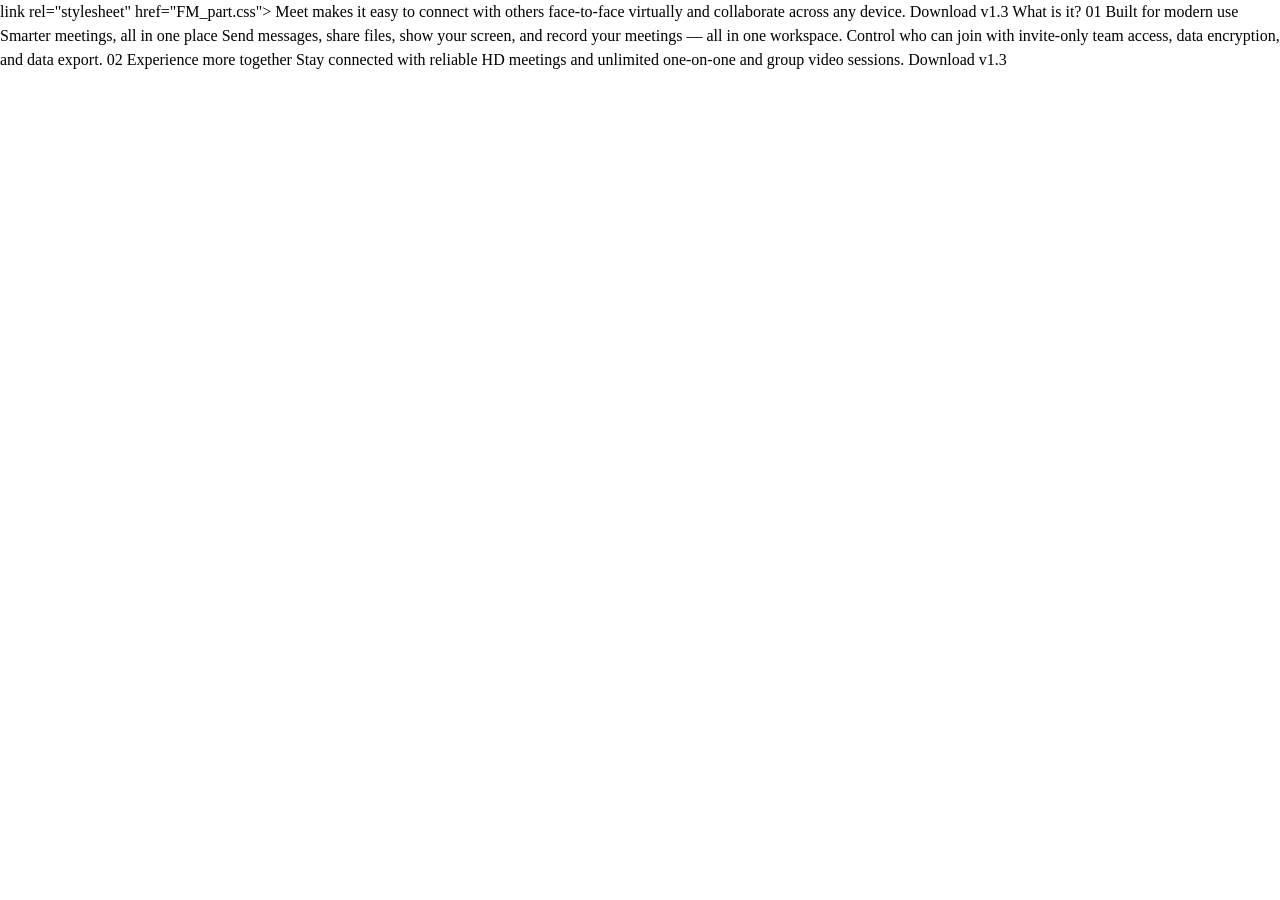
==== index.html @ ae322be5 "initial commit" ====
<!DOCTYPE html>
<html lang="en">
<head>
    <meta charset="UTF-8">
    <meta name="viewport" content="width=device-width, initial-scale=1.0">
    <link rel="icon" type="image/png" sizes="32x32" href="./assets/favicon-32x32.png">
    <title>Frontend Mentor | Meet landing page</title>

    <link rel="stylesheet" href="reset.css">
    <link rel="stylesheet" href="styles.css">
    link rel="stylesheet" href="FM_part.css">
</head>
<body>
  Meet makes it easy to connect with others face-to-face virtually and collaborate across any device.

  Download v1.3
  What is it?

  01
  Built for modern use

  Smarter meetings, all in one place

  Send messages, share files, show your screen, and record your meetings — all in one 
  workspace. Control who can join with invite-only team access, data encryption, and data export.

  02
  Experience more together
  Stay connected with reliable HD meetings and unlimited one-on-one and group video sessions.

  Download v1.3
</body>
</html>
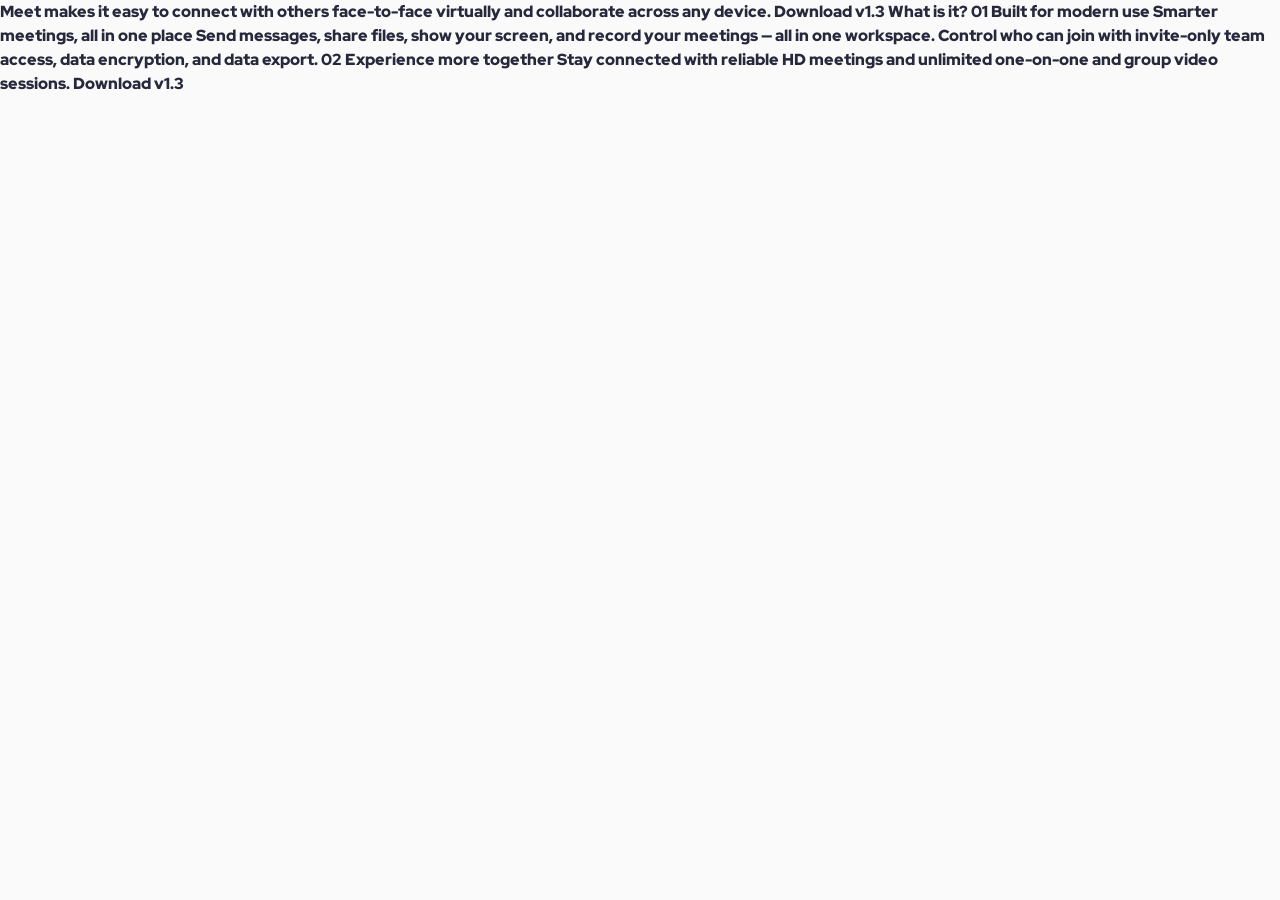
==== commit f5fda938: "created design system" ====
--- a/index.html
+++ b/index.html
@@ -5,10 +5,12 @@
     <meta name="viewport" content="width=device-width, initial-scale=1.0">
     <link rel="icon" type="image/png" sizes="32x32" href="./assets/favicon-32x32.png">
     <title>Frontend Mentor | Meet landing page</title>
-
+    <link rel="preconnect" href="https://fonts.googleapis.com">
+    <link rel="preconnect" href="https://fonts.gstatic.com" crossorigin>
+    <link href="https://fonts.googleapis.com/css2?family=Red+Hat+Display:ital,wght@0,300..900;1,300..900&display=swap" rel="stylesheet">
     <link rel="stylesheet" href="reset.css">
     <link rel="stylesheet" href="styles.css">
-    link rel="stylesheet" href="FM_part.css">
+    <link rel="stylesheet" href="FM_part.css">
 </head>
 <body>
   Meet makes it easy to connect with others face-to-face virtually and collaborate across any device.
--- a/styles.css
+++ b/styles.css
@@ -0,0 +1,136 @@
+:root {
+
+    /* COLOR PALETTE */
+    --clr-cyan-600: #4D96A9;
+    --clr-cyan-300: #8FE3F9;
+    --clr-purple-600: #855FB1;
+    --clr-purple-300: #D9B8FF;
+    --clr-slate-900: #28283D;
+    --clr-slate-600: #87879D;
+    --clr-slate-300: #D1D1DF;
+    --clr-white: #FAFAFA;
+
+     /* SPACING */
+    --spacing-1400: 7rem; /*112px*/
+    --spacing-1000: 5rem; /*80px*/
+    --spacing-900: 4.5rem; /*72px*/
+    --spacing-800: 4rem; /*64px*/
+    --spacing-700: 3.5rem; /*56px*/
+    --spacing-500: 2.5rem; /*40px*/
+    --spacing-400: 2rem;   /*32px*/
+    --spacing-300: 1.5rem; /*24px*/
+    --spacing-200: 1rem;   /*16px*/
+    --spacing-100: 0.5rem; /*8px*/
+    --spacing-50: 0.25rem; /*4px*/
+}
+
+/* TYPOGRAPHY */
+
+body {
+    font-family: "Red Hat Display", sans-serif;
+    font-weight: 900;
+    background-color: var(--clr-white);
+    color: var(--clr-slate-900);
+}
+
+.text-preset-1 {
+    font-size: 4rem;
+    line-height: 110%;
+    letter-spacing: 0px;
+}
+
+.text-preset-2 {
+    font-size: 2.5rem;
+    line-height: 110%;
+    letter-spacing: 0px;
+}
+
+.text-preset-3 {
+    font-size: 1rem;
+    line-height: 110%;
+    letter-spacing: 4px;
+    color: var(--clr-cyan-600);
+}
+
+.text-preset-4 {
+    font-size: 1.125rem;
+    line-height: 110%;
+    letter-spacing: 0px;
+    font-weight: 500;
+}
+
+.text-preset-5 {
+    font-size: 1rem;
+    line-height: 150%;
+    letter-spacing: 0px;
+}
+
+/* BUTTONS */
+
+.btn__blue {
+    background-color: var(--clr-cyan-600);
+    color: var(--clr-white);
+    border: none;
+    border-radius: 29px;
+    padding: 1rem 2.5rem;
+    cursor: pointer;
+    transition: background-color 0.2s ease;
+}
+
+.version__blue {
+    color: var(--clr-cyan-300);
+}
+
+.btn__blue:hover {
+    background-color: #71C0D4;
+}
+
+.btn__blue:focus-visible {
+    outline: 2px solid var(--clr-cyan-300);
+    outline-offset: 2px;
+}
+
+
+.btn__purple {
+    background-color: var(--clr-purple-600);
+    color: var(--clr-white);
+    border: none;
+    border-radius: 29px;
+    padding: 1rem 2.5rem;
+    cursor: pointer;
+    transition: background-color 0.2s ease;
+}
+
+.version__purple {
+    color: var(--clr-purple-300);
+}
+
+.btn__purple:hover {
+    background-color: #B18BDD;
+}
+
+.btn__purple:focus-visible {
+    outline: 2px solid var(--clr-purple-300);
+    outline-offset: 2px;
+}
+
+.section__marker {
+    display: flex;
+    flex-direction: column;
+    align-items: center;
+}
+
+.vertical__line {
+    width: 1px;
+    height: 80px;
+    background-color: var(--clr-slate-300);
+}
+
+.number__sign {
+    font-weight: 900;
+    color: var(--clr-slate-600);
+    font-size: 1rem;
+    border: 2px solid var(--clr-slate-300);
+    border-radius: 100px;
+    padding: 1em;
+}
--- a/FM_part.css
+++ b/FM_part.css
@@ -0,0 +1,16 @@
+/* Frontend Mentor part*/
+.attribution { 
+    font-size: 0.6875rem;
+    position: relative;
+    bottom: 0;
+    margin-block-start: 3em;
+    padding: .5em;
+    text-align: center;
+    color: rgb(3, 146, 248);
+    width: 75%;
+    align-self: center;
+    justify-self: center;
+}
+
+.attribution a { color: hsl(228, 45%, 44%); }
+/*-------------------------------------------------*/
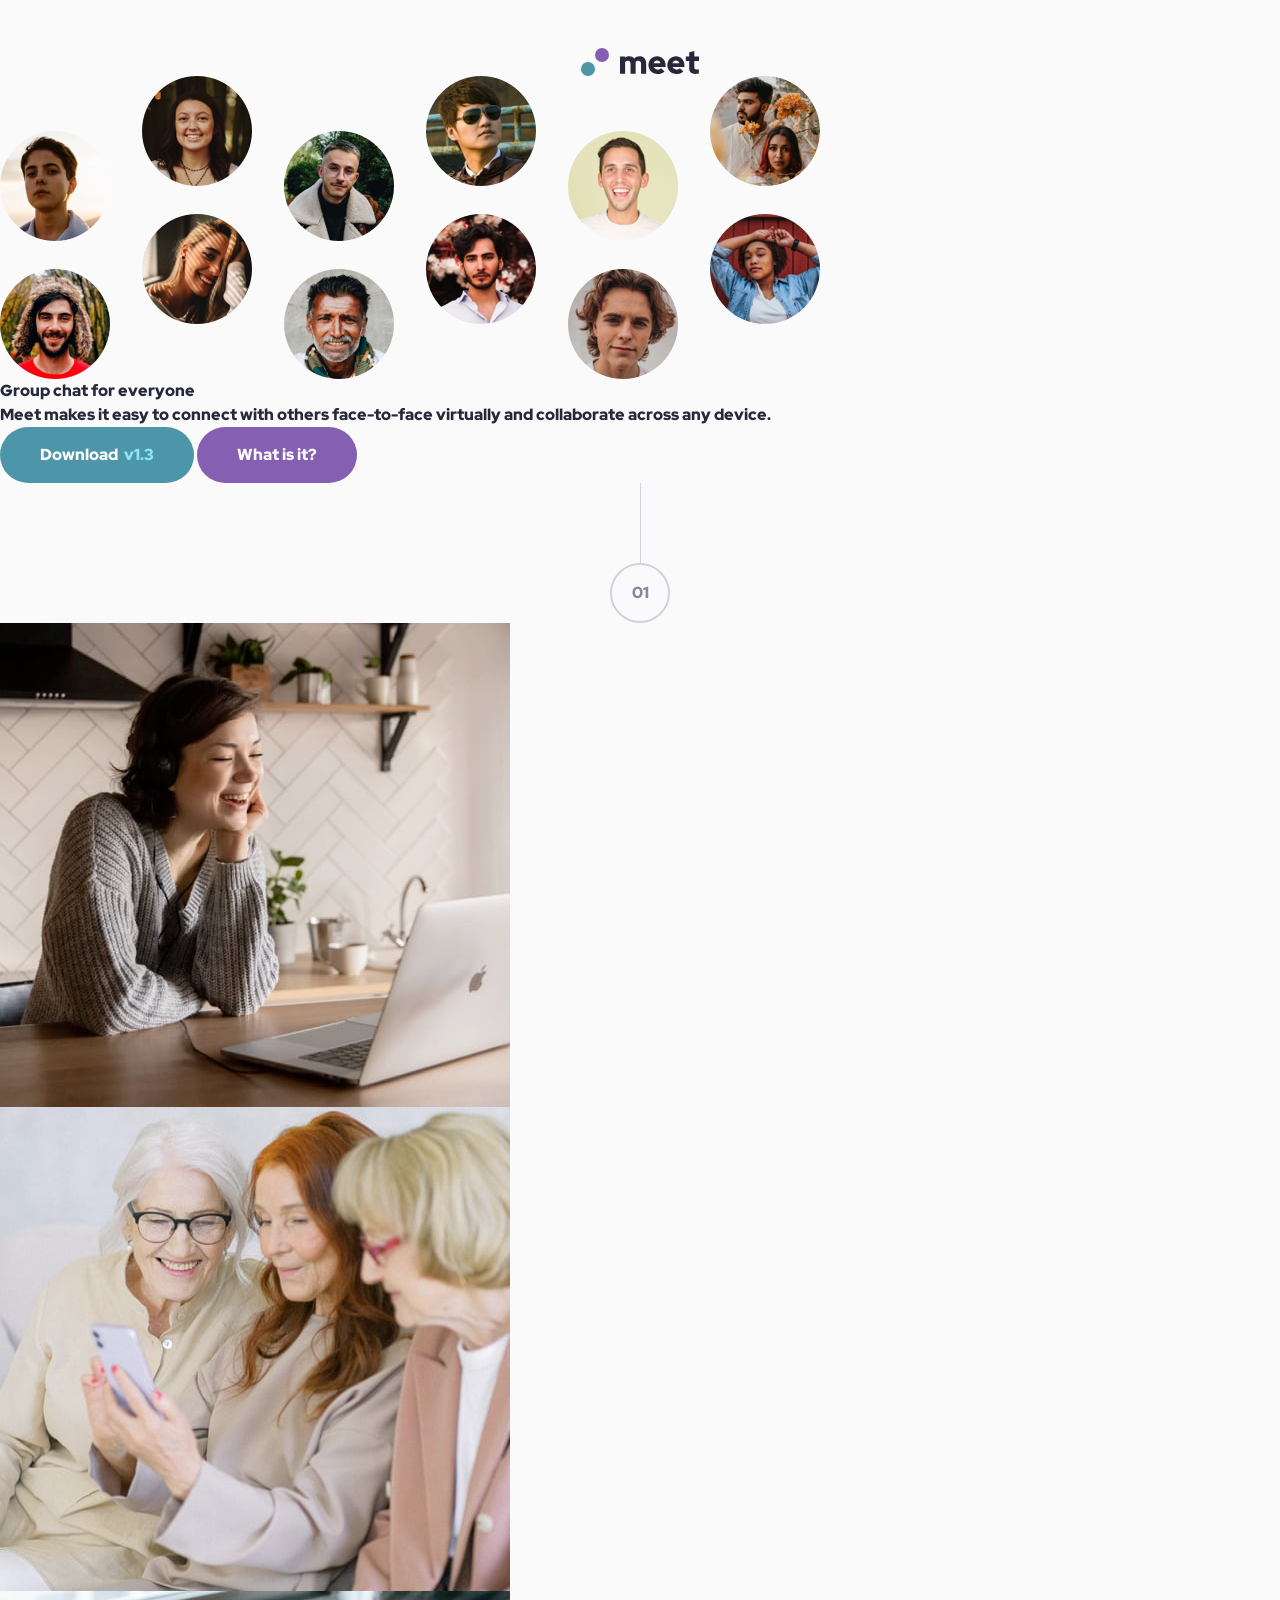
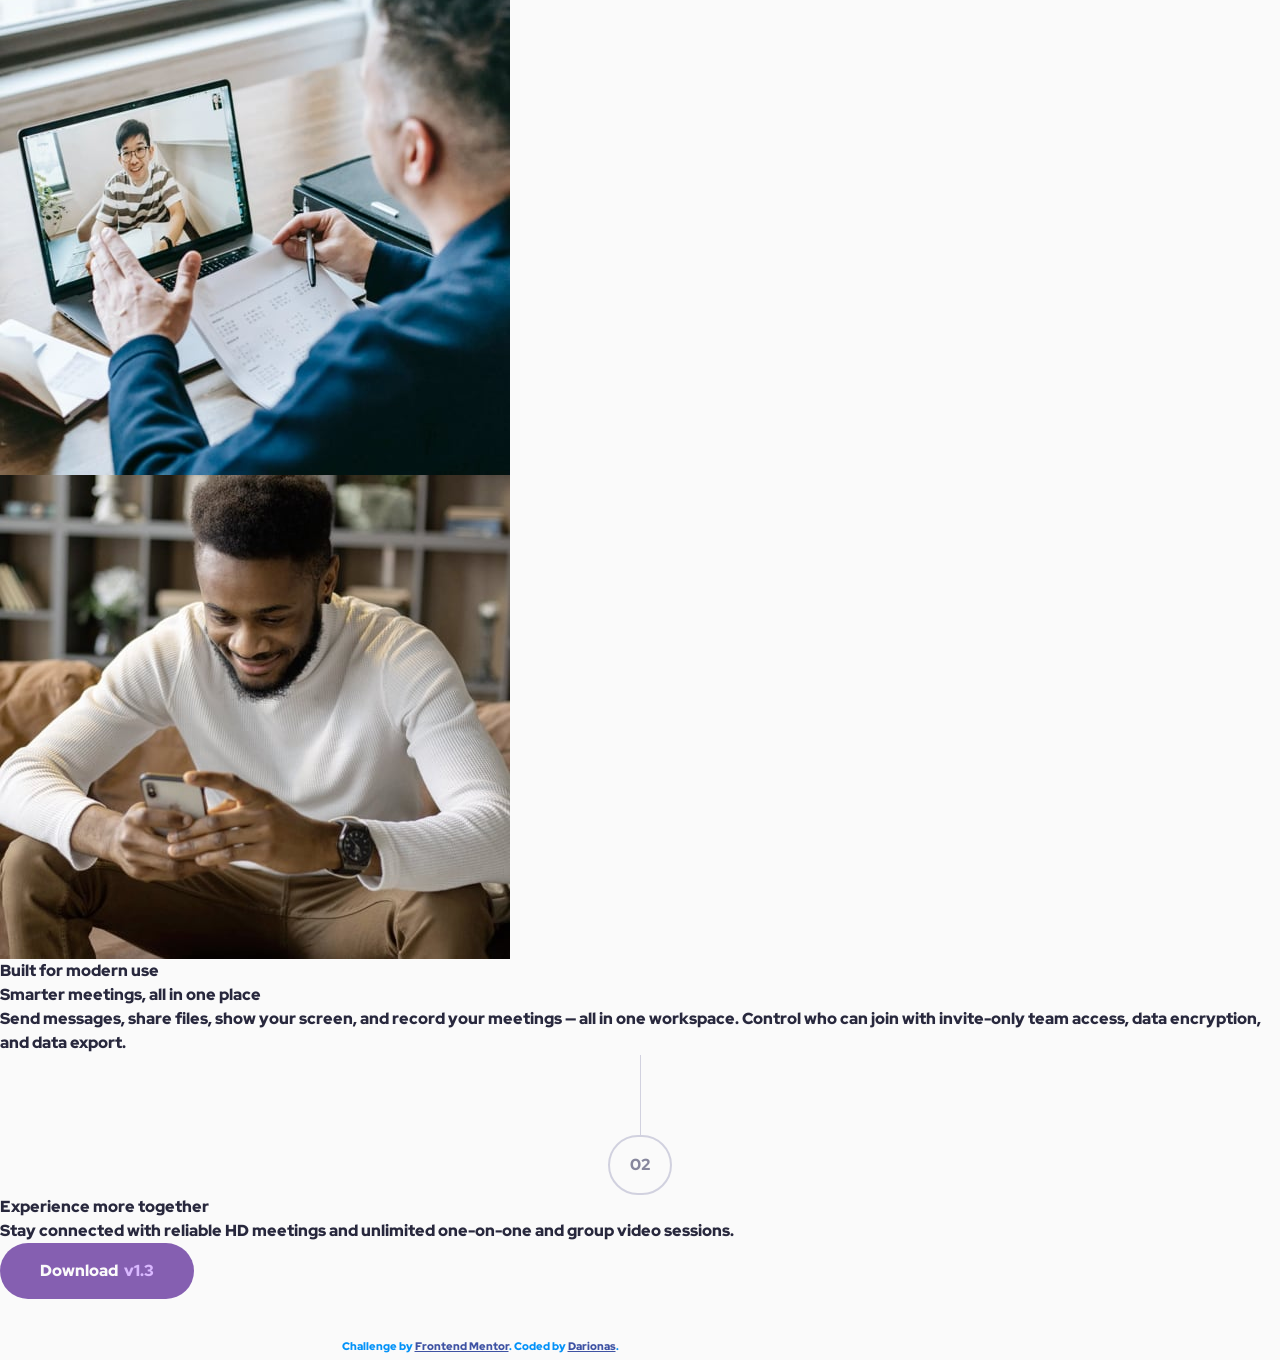
==== commit 3fcb9f73: "html layout is created" ====
--- a/index.html
+++ b/index.html
@@ -13,23 +13,67 @@
     <link rel="stylesheet" href="FM_part.css">
 </head>
 <body>
-  Meet makes it easy to connect with others face-to-face virtually and collaborate across any device.
+    <header>
+       <img class="logo" src="./assets/logo.svg" alt="Logo">
+    </header>
+    <main>
+        <section class="hero">
+            <div class="img-hero-mobile">
+                <img src="./assets/tablet/image-hero.png" alt="Hero Image">
+            </div>
+            <div class="img-hero-desktop-left">
+                <img src="./assets/desktop/image-hero-left.png" alt="Hero Image left">
+            </div>
+            <div class="img-hero-desktop-right">
+                <img src="./assets/desktop/image-hero-right.png" alt="Hero Image right">
+            </div>
+            <div>
+                <h1>Group chat for everyone</h1>
+                <p>Meet makes it easy to connect with others face-to-face virtually and collaborate across any device.</p>
+                <div>
+                    <button class="btn__blue text-preset-5">Download<span class="version__blue">&nbsp;&nbsp;v1.3</span></button>
+                    <a class="btn__purple btn__purple--link text-preset-5" href="#">What is it?</a>
+                </div>
+            </div>
+        </section>
+        <section class="meetings">
+            <div class="section__marker">
+                <div class="vertical__line"></div>
+                <div class="number__sign">01</div>
+            </div>
+            <div>
+                <img src="./assets/desktop/image-woman-in-videocall.jpg" alt="Woman in videocall">
+                <img src="./assets/desktop/image-women-videochatting.jpg" alt="Women videochatting">
+                <img src="./assets/desktop/image-men-in-meeting.jpg" alt="Men in meeting">
+                <img src="./assets/desktop/image-man-texting.jpg" alt="Man in texting">
 
-  Download v1.3
-  What is it?
+                <div>
+                    <p>Built for modern use</p>
+                    <h2>Smarter meetings, all in one place</h2>
+                    <p>Send messages, share files, show your screen, and record your meetings — all in one workspace. 
+                        Control who can join with invite-only team access, data encryption, and data export.
+                    </p>
+                </div>
+            </div>
+        </section>
+    </main>
+    <footer class="footer">
+        <!-- The Banner Section -->
+        <div class="section__marker">
+            <div class="vertical__line"></div>
+            <div class="number__sign">02</div>
+        </div>
+        <div class="footer-banner">
+            <h2>Experience more together</h2>
+            <p>Stay connected with reliable HD meetings and unlimited one-on-one and group video sessions.</p>
+            <button class="btn__purple text-preset-5">Download<span class="version__purple">&nbsp;&nbsp;v1.3</span></button>
+        </div>
 
-  01
-  Built for modern use
-
-  Smarter meetings, all in one place
-
-  Send messages, share files, show your screen, and record your meetings — all in one 
-  workspace. Control who can join with invite-only team access, data encryption, and data export.
-
-  02
-  Experience more together
-  Stay connected with reliable HD meetings and unlimited one-on-one and group video sessions.
-
-  Download v1.3
+        <!-- Attribution -->
+        <div class="attribution">
+            Challenge by <a href="https://www.frontendmentor.io?ref=challenge" target="_blank">Frontend Mentor</a>. 
+            Coded by <a href="https://www.frontendmentor.io/profile/Darionas">Darionas</a>.
+        </div>
+    </footer>
 </body>
 </html>
--- a/styles.css
+++ b/styles.css
@@ -65,14 +65,14 @@
     letter-spacing: 0px;
 }
 
+/* COMPONENTS */
 /* BUTTONS */
-
 .btn__blue {
     background-color: var(--clr-cyan-600);
     color: var(--clr-white);
     border: none;
-    border-radius: 29px;
-    padding: 1rem 2.5rem;
+    border-radius: 999px;
+    padding: 1em 2.5em;
     cursor: pointer;
     transition: background-color 0.2s ease;
 }
@@ -95,8 +95,8 @@
     background-color: var(--clr-purple-600);
     color: var(--clr-white);
     border: none;
-    border-radius: 29px;
-    padding: 1rem 2.5rem;
+    border-radius: 999px;
+    padding: 1em 2.5em;
     cursor: pointer;
     transition: background-color 0.2s ease;
 }
@@ -114,6 +114,7 @@
     outline-offset: 2px;
 }
 
+/* SECTION MARKER */
 .section__marker {
     display: flex;
     flex-direction: column;
@@ -122,7 +123,7 @@
 
 .vertical__line {
     width: 1px;
-    height: 80px;
+    height: 5rem;
     background-color: var(--clr-slate-300);
 }
 
@@ -131,6 +132,26 @@
     color: var(--clr-slate-600);
     font-size: 1rem;
     border: 2px solid var(--clr-slate-300);
-    border-radius: 100px;
-    padding: 1em;
+    border-radius: 999px;
+    padding: 1em 1.2em;
 }
+
+
+header {
+    padding: 3em 5em 0 5em;
+}
+
+.logo {
+    margin: auto;
+}
+
+.img-hero-desktop-left,
+.img-hero-desktop-right {
+    display: none;
+}
+
+.btn__purple--link {
+    display: inline-block;
+    text-decoration: none;
+    text-align: center;
+}
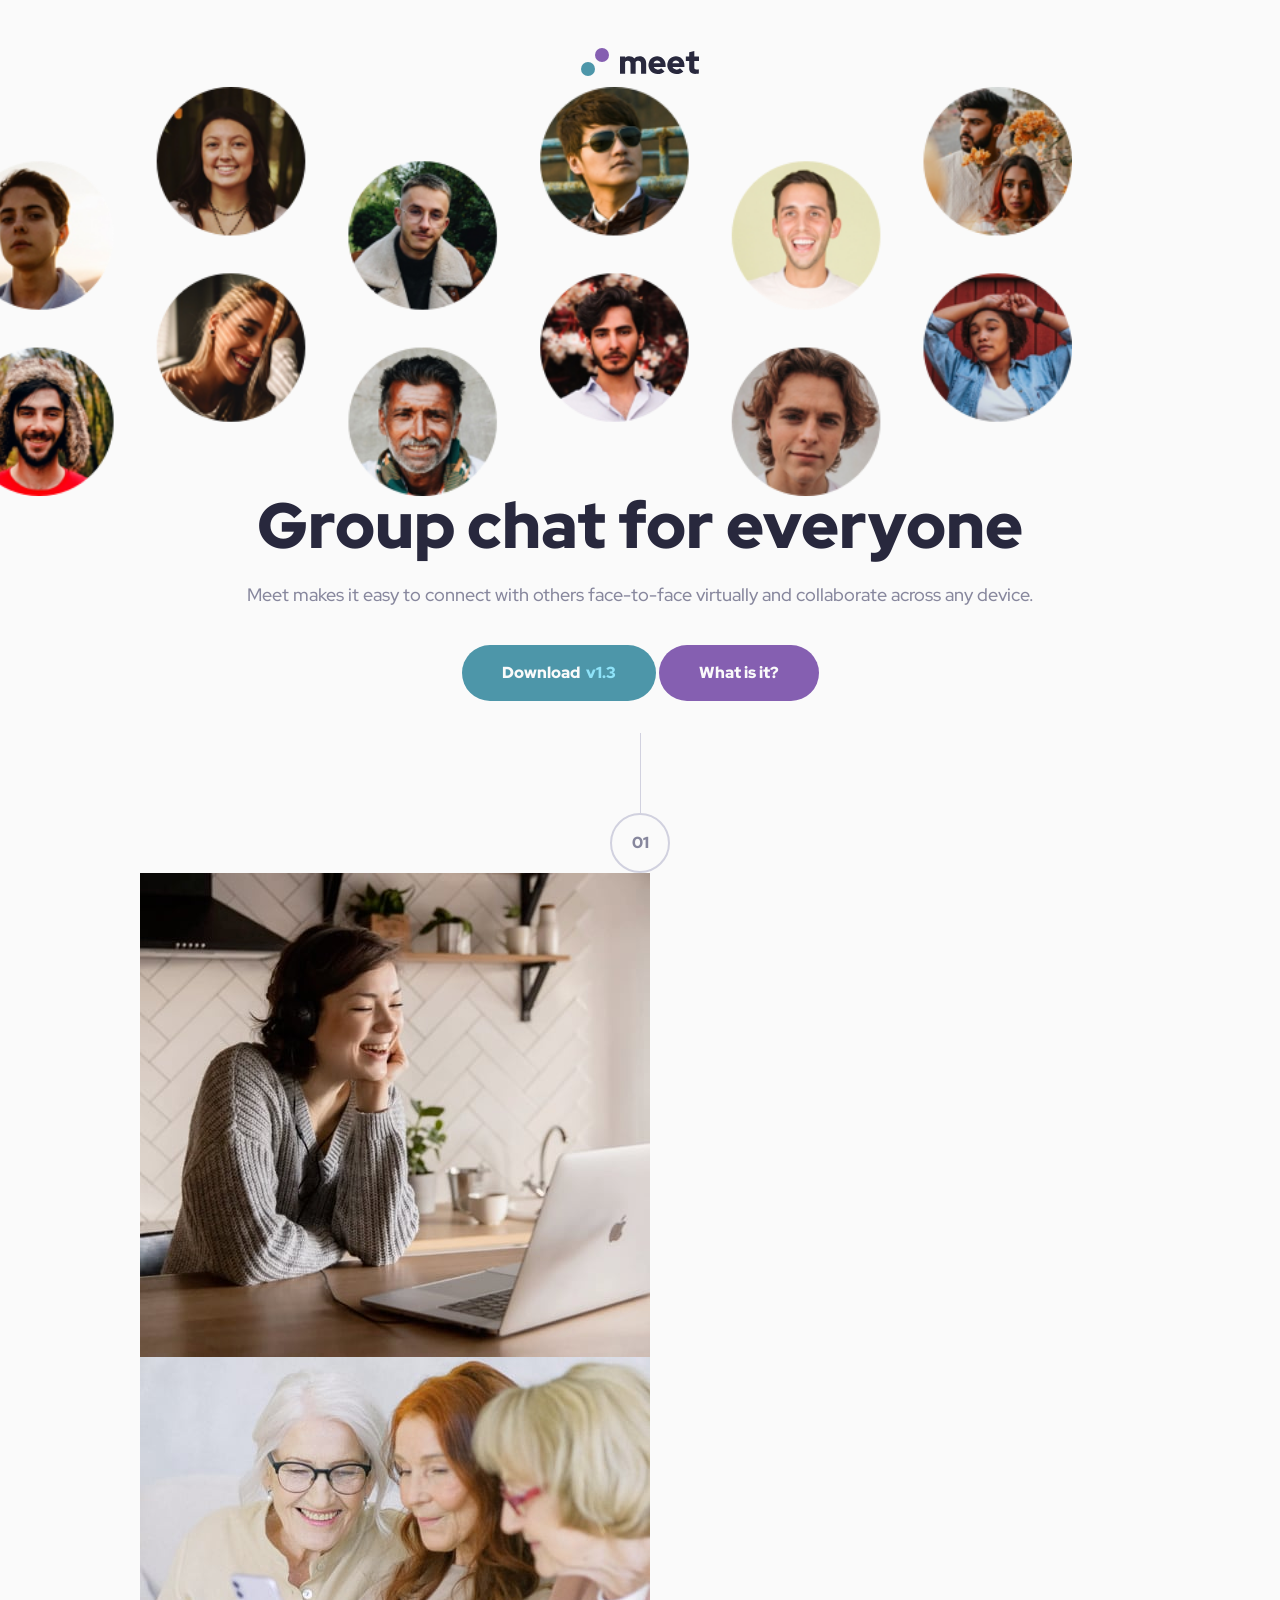
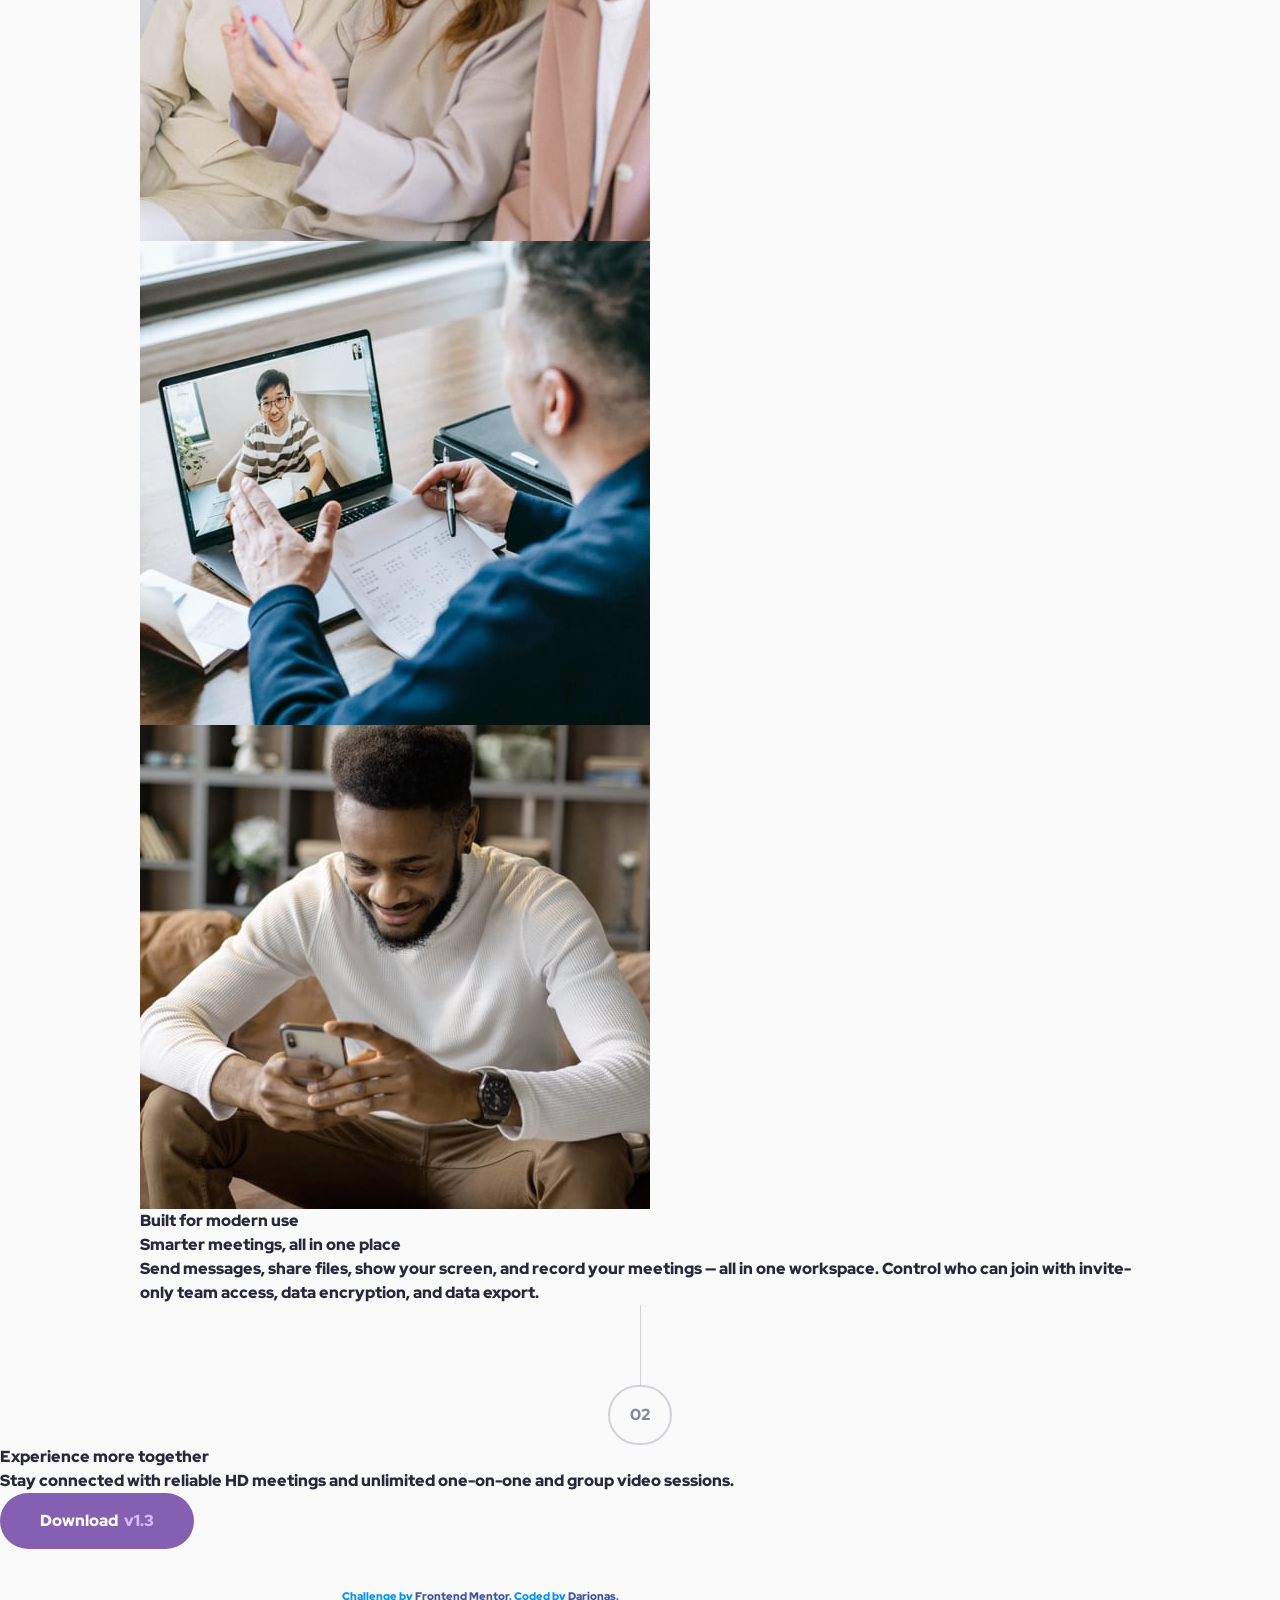
==== commit 0f53224f: "mobile layout hero part" ====
--- a/index.html
+++ b/index.html
@@ -16,7 +16,7 @@
     <header>
        <img class="logo" src="./assets/logo.svg" alt="Logo">
     </header>
-    <main>
+    <main class="main-content">
         <section class="hero">
             <div class="img-hero-mobile">
                 <img src="./assets/tablet/image-hero.png" alt="Hero Image">
@@ -27,9 +27,9 @@
             <div class="img-hero-desktop-right">
                 <img src="./assets/desktop/image-hero-right.png" alt="Hero Image right">
             </div>
-            <div>
-                <h1>Group chat for everyone</h1>
-                <p>Meet makes it easy to connect with others face-to-face virtually and collaborate across any device.</p>
+            <div class="hero-content">
+                <h1 class="text-preset-1">Group chat for everyone</h1>
+                <p class="hero__para text-preset-4">Meet makes it easy to connect with others face-to-face virtually and collaborate across any device.</p>
                 <div>
                     <button class="btn__blue text-preset-5">Download<span class="version__blue">&nbsp;&nbsp;v1.3</span></button>
                     <a class="btn__purple btn__purple--link text-preset-5" href="#">What is it?</a>
--- a/styles.css
+++ b/styles.css
@@ -31,10 +31,11 @@
     font-weight: 900;
     background-color: var(--clr-white);
     color: var(--clr-slate-900);
+    overflow-x: hidden;
 }
 
 .text-preset-1 {
-    font-size: 4rem;
+    font-size: clamp(2.5rem, 5vw, 4rem); /* 4rem */
     line-height: 110%;
     letter-spacing: 0px;
 }
@@ -137,12 +138,22 @@
 }
 
 
+/* MOBILE LAYOUT */
+
 header {
     padding: 3em 5em 0 5em;
 }
 
 .logo {
     margin: auto;
+}
+
+/* solution for the “sides cut off” hero image (includes and body element) */
+.img-hero-mobile {
+    width: 100%;
+    object-fit: cover;
+    object-position: center;
+    transform: scale(1.35);
 }
 
 .img-hero-desktop-left,
@@ -154,4 +165,28 @@
     display: inline-block;
     text-decoration: none;
     text-align: center;
+    margin-block-start: 1em;
+}
+
+.main-content {
+    display: grid;
+    width: 85%;
+    max-width: 1000px;
+    margin: 0 auto;
+    padding-block-start: 4em;
+}
+
+.hero {
+    margin-block-end: 2em;
+}
+
+.hero-content {
+    display: grid;
+    text-align: center;
+    gap: 1.5em;
+    padding-block-start: 3em;
+}
+
+.hero__para {
+    color: var(--clr-slate-600);
 }
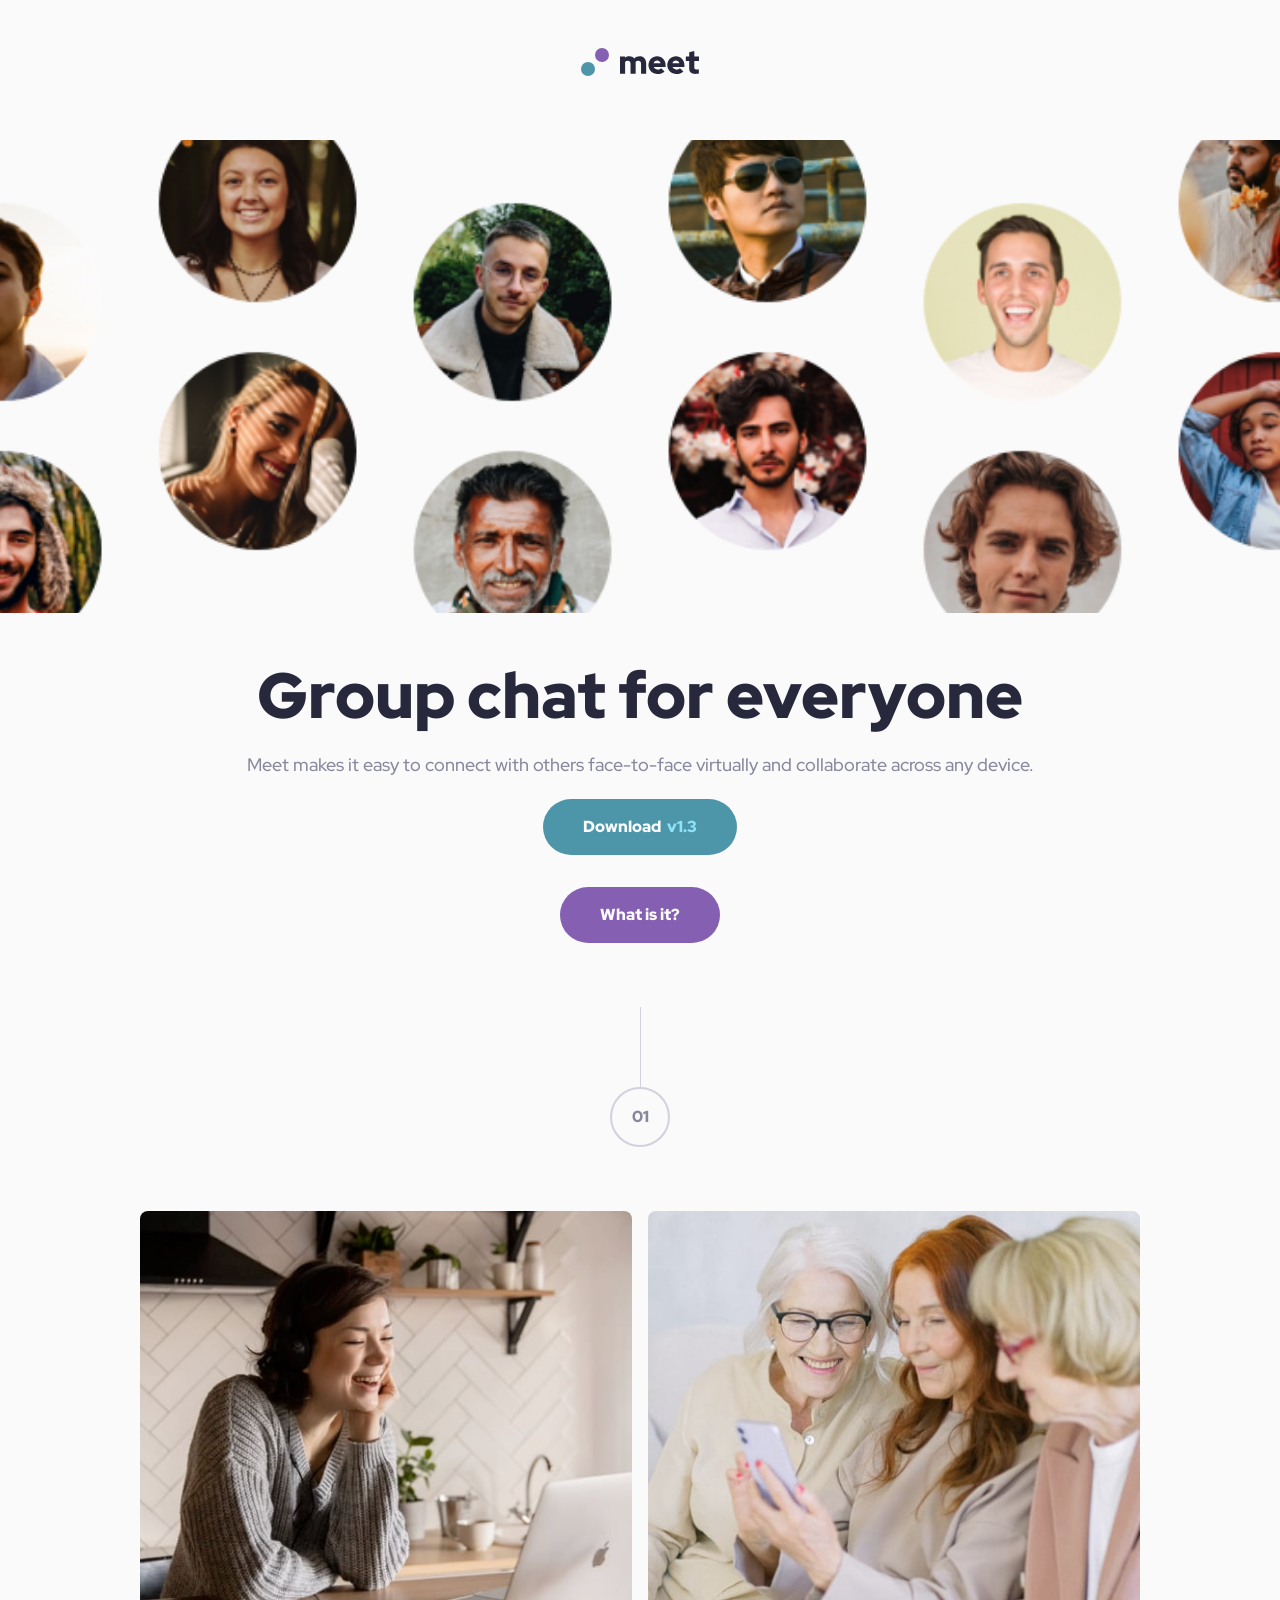
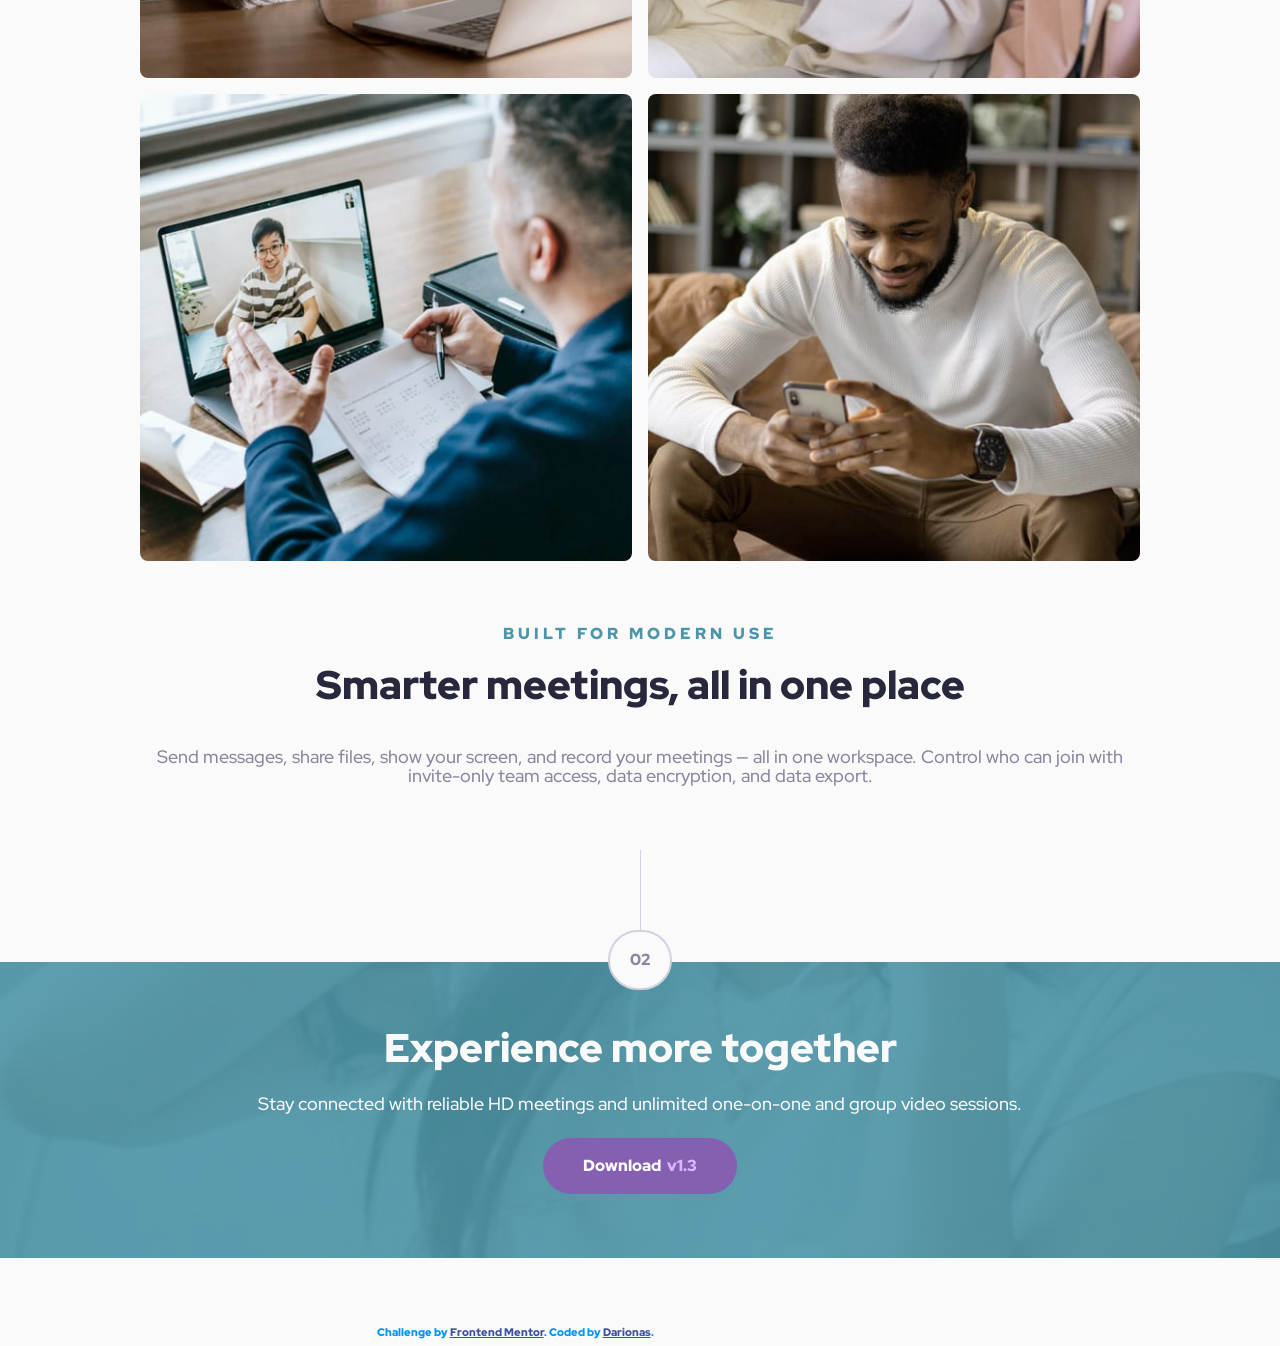
==== commit be12ceb5: "created mobile layout" ====
--- a/index.html
+++ b/index.html
@@ -30,7 +30,7 @@
             <div class="hero-content">
                 <h1 class="text-preset-1">Group chat for everyone</h1>
                 <p class="hero__para text-preset-4">Meet makes it easy to connect with others face-to-face virtually and collaborate across any device.</p>
-                <div>
+                <div class="hero__product">
                     <button class="btn__blue text-preset-5">Download<span class="version__blue">&nbsp;&nbsp;v1.3</span></button>
                     <a class="btn__purple btn__purple--link text-preset-5" href="#">What is it?</a>
                 </div>
@@ -41,32 +41,34 @@
                 <div class="vertical__line"></div>
                 <div class="number__sign">01</div>
             </div>
-            <div>
-                <img src="./assets/desktop/image-woman-in-videocall.jpg" alt="Woman in videocall">
-                <img src="./assets/desktop/image-women-videochatting.jpg" alt="Women videochatting">
-                <img src="./assets/desktop/image-men-in-meeting.jpg" alt="Men in meeting">
-                <img src="./assets/desktop/image-man-texting.jpg" alt="Man in texting">
-
-                <div>
-                    <p>Built for modern use</p>
-                    <h2>Smarter meetings, all in one place</h2>
-                    <p>Send messages, share files, show your screen, and record your meetings — all in one workspace. 
-                        Control who can join with invite-only team access, data encryption, and data export.
-                    </p>
-                </div>
+            <div class="image__container">
+                <img class="image__item" src="./assets/desktop/image-woman-in-videocall.jpg" alt="Woman in videocall">
+                <img class="image__item" src="./assets/desktop/image-women-videochatting.jpg" alt="Women videochatting">
+                <img class="image__item" src="./assets/desktop/image-men-in-meeting.jpg" alt="Men in meeting">
+                <img class="image__item" src="./assets/desktop/image-man-texting.jpg" alt="Man in texting">
+            </div>
+            <div class="meetings__description">
+                <p class="text-preset-3">Built for modern use</p>
+                <h2 class="meetings__title text-preset-2">Smarter meetings, all in one place</h2>
+                <p class="meetings__features text-preset-4">Send messages, share files, show your screen, and record your meetings — all in one workspace. 
+                   Control who can join with invite-only team access, data encryption, and data export.
+                </p>
             </div>
         </section>
     </main>
     <footer class="footer">
         <!-- The Banner Section -->
-        <div class="section__marker">
+        <div class="section__marker section__marker--footer">
             <div class="vertical__line"></div>
             <div class="number__sign">02</div>
         </div>
-        <div class="footer-banner">
-            <h2>Experience more together</h2>
-            <p>Stay connected with reliable HD meetings and unlimited one-on-one and group video sessions.</p>
-            <button class="btn__purple text-preset-5">Download<span class="version__purple">&nbsp;&nbsp;v1.3</span></button>
+        <div class="footer__banner">
+            <img class="footer__banner-image" src="./assets/mobile/image-footer.jpg" alt="Footer image">
+            <div class="footer__banner-content">
+                <h2 class="text-preset-2">Experience more together</h2>
+                <p class="text-preset-4">Stay connected with reliable HD meetings and unlimited one-on-one and group video sessions.</p>
+                <button class="btn__purple text-preset-5">Download<span class="version__purple">&nbsp;&nbsp;v1.3</span></button>
+            </div>
         </div>
 
         <!-- Attribution -->
--- a/styles.css
+++ b/styles.css
@@ -31,7 +31,6 @@
     font-weight: 900;
     background-color: var(--clr-white);
     color: var(--clr-slate-900);
-    overflow-x: hidden;
 }
 
 .text-preset-1 {
@@ -41,20 +40,21 @@
 }
 
 .text-preset-2 {
-    font-size: 2.5rem;
+    font-size: clamp(1.8rem, 5vw, 2.5rem); /* 2.5rem */
     line-height: 110%;
     letter-spacing: 0px;
 }
 
 .text-preset-3 {
-    font-size: 1rem;
+    font-size: clamp(.7rem, 2.5vw, 1rem); /* 1rem */
     line-height: 110%;
     letter-spacing: 4px;
     color: var(--clr-cyan-600);
+    text-transform: uppercase;
 }
 
 .text-preset-4 {
-    font-size: 1.125rem;
+    font-size: clamp(1rem, 2.5vw, 1.125rem); /* 1.125rem */
     line-height: 110%;
     letter-spacing: 0px;
     font-weight: 500;
@@ -135,6 +135,7 @@
     border: 2px solid var(--clr-slate-300);
     border-radius: 999px;
     padding: 1em 1.2em;
+    background-color: var(--clr-white);
 }
 
 
@@ -148,12 +149,18 @@
     margin: auto;
 }
 
-/* solution for the “sides cut off” hero image (includes and body element) */
+/* solution for the “sides cut off” hero image */
 .img-hero-mobile {
-    width: 100%;
-    object-fit: cover;
-    object-position: center;
-    transform: scale(1.35);
+    width: 100vw;
+    margin-left: calc(50% - 50vw);
+    overflow: hidden;
+}
+
+.img-hero-mobile img {
+  display: block;
+  width: 100%;
+  transform: scale(1.15);
+  transform-origin: center;
 }
 
 .img-hero-desktop-left,
@@ -189,4 +196,84 @@
 
 .hero__para {
     color: var(--clr-slate-600);
+}
+
+.hero__product {
+    display: flex;
+    flex-direction: column;
+    align-items: center;
+    gap: 1em;
+}
+
+.meetings {
+    display: grid;
+    gap: 4em;
+    margin-block: 2em 4em;
+}
+
+.image__container {
+    display: grid;
+    grid-template-columns: repeat(2, 1fr);
+    gap: 1em;
+}
+
+.image__item {
+    border-radius: 8px;
+}
+
+.meetings__description {
+    text-align: center;
+}
+
+.meetings__title {
+    margin-block: .5em 1em;
+}
+
+.meetings__features {
+    color: var(--clr-slate-600);
+}
+
+.footer {
+    position: relative;
+    width: 85%;
+    max-width: 1000px;
+    margin: 0 auto;
+    text-align: center;
+}
+
+.footer__banner {
+    position: relative;
+    width: 100vw;
+    margin-left: calc(50% - 50vw);
+    background-color: var(--clr-cyan-600); 
+    overflow: hidden;
+    bottom: 28px;
+}
+
+.footer__banner-image {
+  display: block;
+  width: 100%;
+  height: 100%;
+  object-fit: cover;
+  opacity: 0.1;
+  position: absolute;
+  inset: 0;
+}
+
+.footer__banner-content {
+    position: relative;
+    z-index: 1;
+    display: grid;
+    justify-items: center;
+    gap: 1.5em;
+    width: 85%;
+    max-width: 1000px;
+    margin: 0 auto;
+    padding-block: 4em;
+    color: var(--clr-white);
+}
+
+.section__marker--footer {
+    z-index: 10;
+    position: relative;
 }
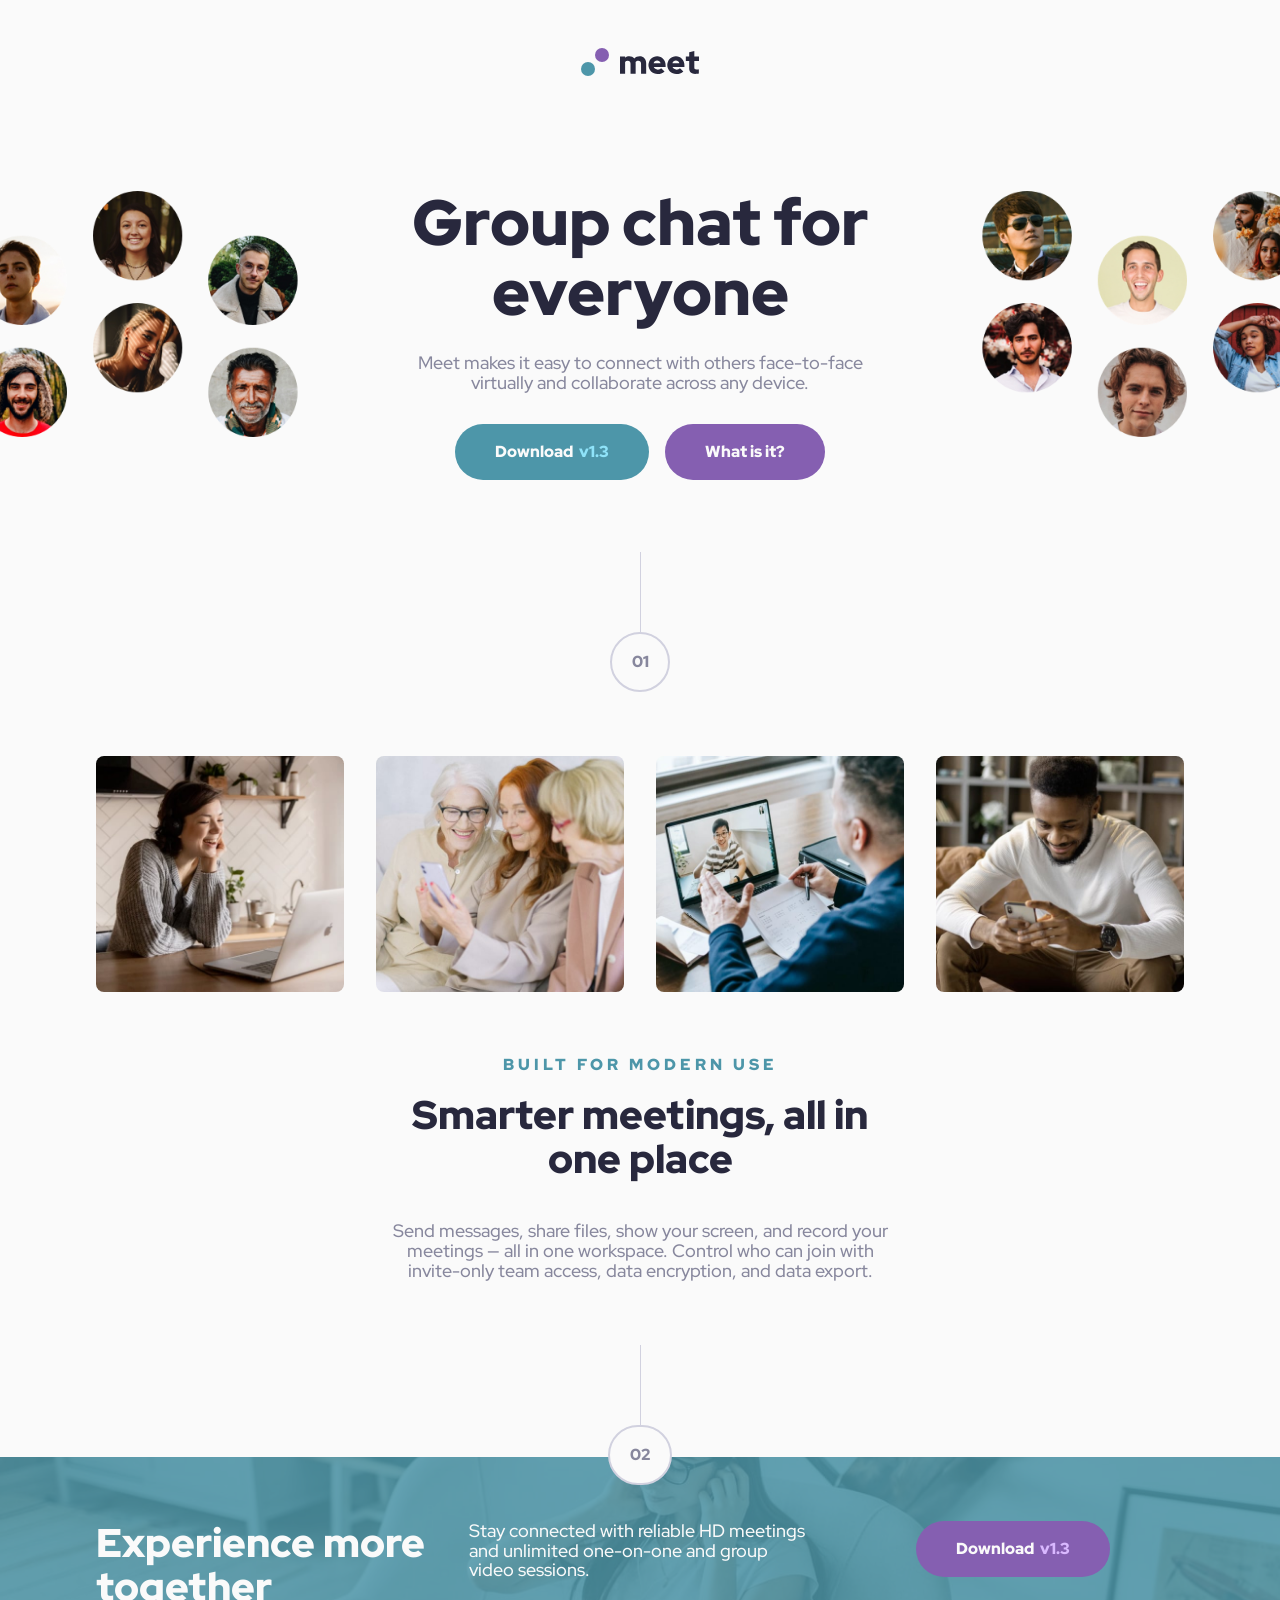
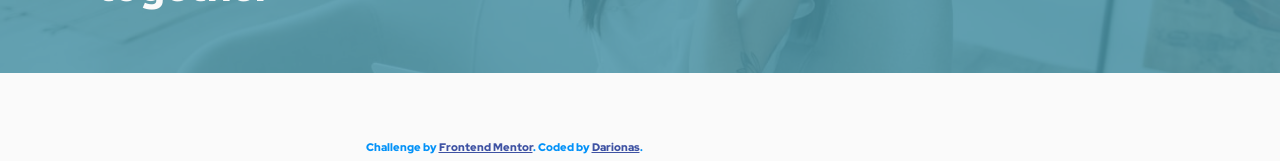
==== commit b15a17bd: "created tablet, desktop layouts / made buttons interactive" ====
--- a/index.html
+++ b/index.html
@@ -31,8 +31,8 @@
                 <h1 class="text-preset-1">Group chat for everyone</h1>
                 <p class="hero__para text-preset-4">Meet makes it easy to connect with others face-to-face virtually and collaborate across any device.</p>
                 <div class="hero__product">
-                    <button class="btn__blue text-preset-5">Download<span class="version__blue">&nbsp;&nbsp;v1.3</span></button>
-                    <a class="btn__purple btn__purple--link text-preset-5" href="#">What is it?</a>
+                    <button class="btn btn__blue text-preset-5" type="button">Download<span class="version__blue">&nbsp;&nbsp;v1.3</span></button>
+                    <a class="btn__purple btn__purple--link text-preset-5" href="https://www.frontendmentor.io/">What is it?</a>
                 </div>
             </div>
         </section>
@@ -55,6 +55,13 @@
                 </p>
             </div>
         </section>
+        
+         <!-- The Loading Modal -->
+        <div class="modal">
+            <div class="modal-content">
+                <p>Loading <span class="loader" >.</span><span class="loader" >.</span><span class="loader">.</span></p>
+            </div>
+        </div>
     </main>
     <footer class="footer">
         <!-- The Banner Section -->
@@ -63,11 +70,15 @@
             <div class="number__sign">02</div>
         </div>
         <div class="footer__banner">
-            <img class="footer__banner-image" src="./assets/mobile/image-footer.jpg" alt="Footer image">
+            <picture class="footer__banner-image" >
+                <source media="(min-width: 62rem)" srcset="./assets/desktop/image-footer.jpg">
+                <source media="(min-width: 48rem)" srcset="./assets/tablet/image-footer.jpg">
+                <img src="./assets/mobile/image-footer.jpg" alt="">
+            </picture>
             <div class="footer__banner-content">
                 <h2 class="text-preset-2">Experience more together</h2>
                 <p class="text-preset-4">Stay connected with reliable HD meetings and unlimited one-on-one and group video sessions.</p>
-                <button class="btn__purple text-preset-5">Download<span class="version__purple">&nbsp;&nbsp;v1.3</span></button>
+                <button class="btn btn__purple btn__purple--footer text-preset-5" type="button" >Download<span class="version__purple">&nbsp;&nbsp;v1.3</span></button>
             </div>
         </div>
 
@@ -77,5 +88,7 @@
             Coded by <a href="https://www.frontendmentor.io/profile/Darionas">Darionas</a>.
         </div>
     </footer>
+
+    <script src="./script.js"></script>
 </body>
 </html>
--- a/styles.css
+++ b/styles.css
@@ -26,21 +26,23 @@
 
 /* TYPOGRAPHY */
 
+html,
 body {
     font-family: "Red Hat Display", sans-serif;
     font-weight: 900;
     background-color: var(--clr-white);
     color: var(--clr-slate-900);
+    overflow-x: hidden;
 }
 
 .text-preset-1 {
-    font-size: clamp(2.5rem, 5vw, 4rem); /* 4rem */
+    font-size: clamp(1.6rem, 2rem + 4vw, 4rem); /* 4rem */
     line-height: 110%;
     letter-spacing: 0px;
 }
 
 .text-preset-2 {
-    font-size: clamp(1.8rem, 5vw, 2.5rem); /* 2.5rem */
+    font-size: clamp(2rem, 5vw, 2.5rem); /* 2.5rem */
     line-height: 110%;
     letter-spacing: 0px;
 }
@@ -54,7 +56,7 @@
 }
 
 .text-preset-4 {
-    font-size: clamp(1rem, 2.5vw, 1.125rem); /* 1.125rem */
+    font-size: clamp(1rem, .5rem + 2.4vw, 1.125rem); /* 1.125rem */
     line-height: 110%;
     letter-spacing: 0px;
     font-weight: 500;
@@ -87,8 +89,13 @@
 }
 
 .btn__blue:focus-visible {
-    outline: 2px solid var(--clr-cyan-300);
+    outline: 2px solid var(--clr-cyan-600);
     outline-offset: 2px;
+}
+
+.btn__blue:hover .version__blue,
+.btn__blue:focus-visible .version__blue {
+    color: var(--clr-white);
 }
 
 
@@ -111,8 +118,13 @@
 }
 
 .btn__purple:focus-visible {
-    outline: 2px solid var(--clr-purple-300);
+    outline: 2px solid var(--clr-purple-600);
     outline-offset: 2px;
+}
+
+.btn__purple:hover .version__purple,
+.btn__purple:focus-visible .version__purple {
+    color: var(--clr-white);
 }
 
 /* SECTION MARKER */
@@ -140,7 +152,6 @@
 
 
 /* MOBILE LAYOUT */
-
 header {
     padding: 3em 5em 0 5em;
 }
@@ -159,7 +170,7 @@
 .img-hero-mobile img {
   display: block;
   width: 100%;
-  transform: scale(1.15);
+  transform: scaleX(1.15);
   transform-origin: center;
 }
 
@@ -178,7 +189,9 @@
 .main-content {
     display: grid;
     width: 85%;
-    max-width: 1000px;
+    max-width: 500px;
+    min-width: 0;
+    justify-self: center;
     margin: 0 auto;
     padding-block-start: 4em;
 }
@@ -189,12 +202,16 @@
 
 .hero-content {
     display: grid;
+    grid-template-columns: minmax(0, 1fr);
     text-align: center;
+    justify-self: center;
+    align-content: center;
     gap: 1.5em;
     padding-block-start: 3em;
 }
 
 .hero__para {
+    min-width: 0;
     color: var(--clr-slate-600);
 }
 
@@ -202,7 +219,9 @@
     display: flex;
     flex-direction: column;
     align-items: center;
+    min-width: 0;
     gap: 1em;
+    padding-block: .5em;
 }
 
 .meetings {
@@ -214,7 +233,10 @@
 .image__container {
     display: grid;
     grid-template-columns: repeat(2, 1fr);
+    width: 65vw;
+    margin-inline: auto;
     gap: 1em;
+    margin: 0 auto;
 }
 
 .image__item {
@@ -223,6 +245,8 @@
 
 .meetings__description {
     text-align: center;
+    max-width: 500px;
+    margin: 0 auto;
 }
 
 .meetings__title {
@@ -231,34 +255,39 @@
 
 .meetings__features {
     color: var(--clr-slate-600);
+    text-align: center;
 }
 
 .footer {
     position: relative;
     width: 85%;
-    max-width: 1000px;
     margin: 0 auto;
     text-align: center;
 }
 
 .footer__banner {
     position: relative;
-    width: 100vw;
-    margin-left: calc(50% - 50vw);
+    width: 100dvw;
+    margin-left: calc(50% - 50dvw);
     background-color: var(--clr-cyan-600); 
     overflow: hidden;
     bottom: 28px;
 }
 
 .footer__banner-image {
-  display: block;
+  position: absolute;
+  inset: 0;
   width: 100%;
   height: 100%;
-  object-fit: cover;
-  opacity: 0.1;
-  position: absolute;
-  inset: 0;
-}
+  opacity: 0.15;
+}
+
+.footer__banner-image img {
+    width: 100%;
+    height: 100%;
+    object-fit: cover;
+}
+
 
 .footer__banner-content {
     position: relative;
@@ -267,7 +296,7 @@
     justify-items: center;
     gap: 1.5em;
     width: 85%;
-    max-width: 1000px;
+    max-width: 500px;
     margin: 0 auto;
     padding-block: 4em;
     color: var(--clr-white);
@@ -276,4 +305,147 @@
 .section__marker--footer {
     z-index: 10;
     position: relative;
+}
+
+/* Tablet LAYOUT */
+@media (min-width: 48rem) {
+
+    .hero__product {
+        flex-direction: row;
+        justify-content: center;
+    }
+
+    .btn__purple--link {
+        margin-block-start: 0em;
+    }
+
+    .image__container {
+        width: 85vw;
+        margin-left: calc(50% - 42.5vw);
+        grid-template-columns: repeat(4, 1fr);
+    }
+}
+
+/* DESKTOP LAYOUT */
+@media (min-width: 62rem) {
+
+    .main-content {
+        max-width: 100vw; 
+    }
+
+    .img-hero-mobile {
+        display: none;
+    }
+
+    .hero {
+        display: grid;
+        grid-template-columns: 25% 50% 25%;
+        width: 100dvw;
+        margin-left: calc(50% - 50dvw);
+        overflow: hidden;
+    }
+
+    .img-hero-desktop-left {
+        display: grid;
+        align-items: center;
+        overflow: hidden;
+    }
+
+    .img-hero-desktop-right {
+        display: grid;
+        align-items: center;
+        justify-items: end;
+        overflow: hidden;
+    }
+
+    .img-hero-desktop-left img,
+    .img-hero-desktop-right img {
+        width: 100%;
+    }
+
+    .img-hero-desktop-left img {
+        transform: translateX(-7%);
+    }
+
+    .img-hero-desktop-right img {
+        transform: translateX(7%);
+    }
+
+    .img-hero-desktop-left {
+        grid-column: 1 / 2;
+        grid-row: 1 / 2;
+    }
+
+     .hero-content {
+        max-width: 500px;
+        grid-column: 2 / 3;
+        grid-row: 1 / 2;
+    }
+
+    .img-hero-desktop-right {
+        grid-column: 3 / 4;
+        grid-row: 1 / 2;
+    }
+
+    .image__container {
+        gap: 2em;
+        justify-items: center;
+        margin: 0 auto;
+    }
+
+    .footer {
+        text-align: start;
+    }
+
+    .footer__banner-content {
+        grid-template-columns: repeat(3, 1fr);
+        gap: 2em;
+        align-items: start;
+        margin-inline: auto;
+        max-width: 1300px;
+    }
+
+}
+
+/* LOADING MODAL */
+.modal {
+    display: none;
+    position: fixed;
+    top: 0;
+    left: 0;
+    width: 100vw;
+    height: 100vh;
+    background-color: rgba(0, 0, 0, 0.3);
+    justify-content: center;
+    align-items: center;
+    z-index: 20;
+}
+
+.modal-content {
+    background-color: white;
+    padding: 1em 2em;
+    border-radius: 30px;
+    max-width: 10rem;
+    width: 100%;
+}
+
+.loading {
+    animation: blink ease-in-out 1.2s infinite;
+}
+
+.loading:nth-child(1) {
+    animation-delay: 0s;
+}
+
+.loading:nth-child(2) {
+    animation-delay: 0.2s;
+}
+
+.loading:nth-child(3) {
+    animation-delay: 0.4s;
+}
+
+@keyframes blink {
+    0%, 100% { opacity: 1; }
+    50% { opacity: 0; }
 }
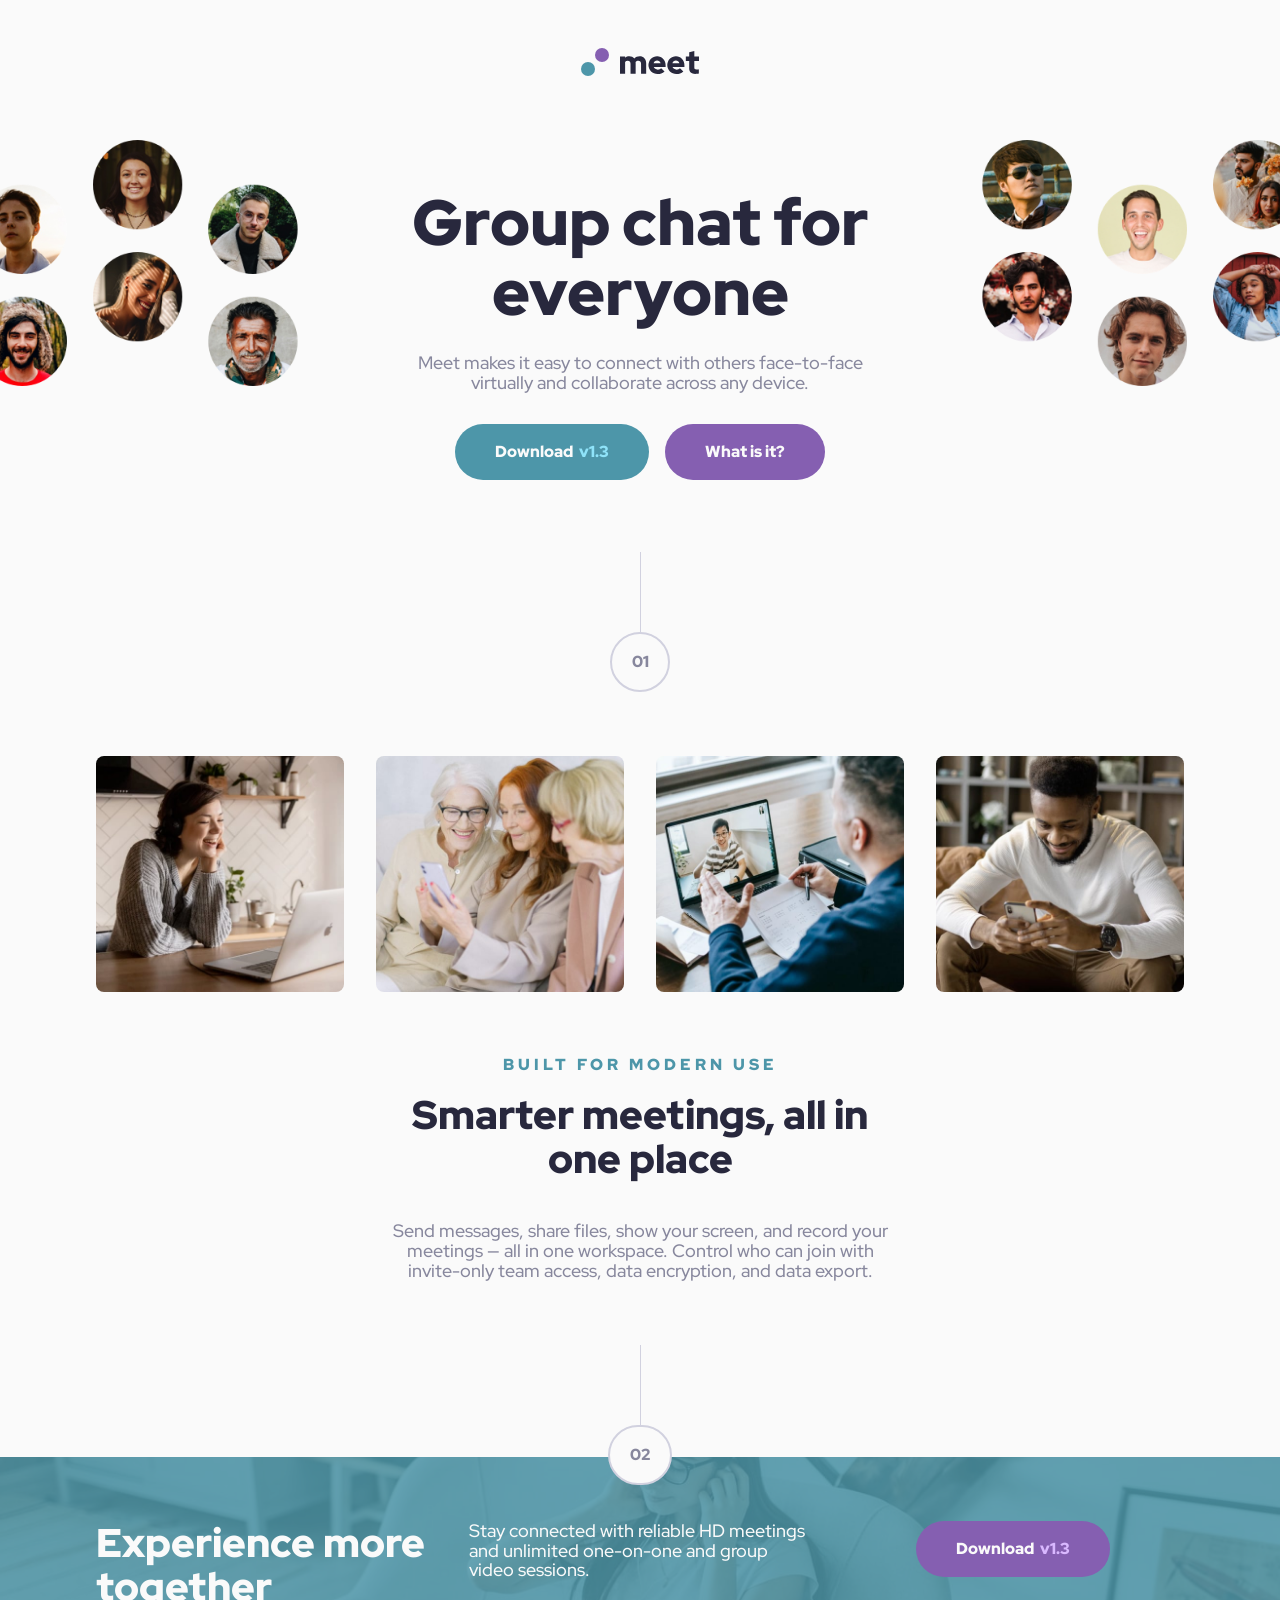
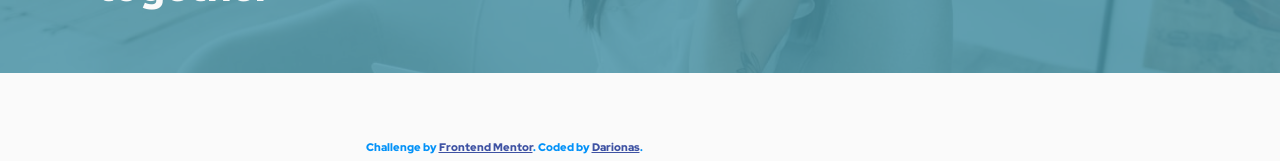
==== commit dbde984d: "renamed commit to more concise" ====
--- a/index.html
+++ b/index.html
@@ -14,24 +14,24 @@
 </head>
 <body>
     <header>
-       <img class="logo" src="./assets/logo.svg" alt="Logo">
+       <img class="logo" src="./assets/logo.svg" alt="">
     </header>
     <main class="main-content">
         <section class="hero">
             <div class="img-hero-mobile">
-                <img src="./assets/tablet/image-hero.png" alt="Hero Image">
+                <img src="./assets/tablet/image-hero.png" alt="">
             </div>
             <div class="img-hero-desktop-left">
-                <img src="./assets/desktop/image-hero-left.png" alt="Hero Image left">
+                <img src="./assets/desktop/image-hero-left.png" alt="">
             </div>
             <div class="img-hero-desktop-right">
-                <img src="./assets/desktop/image-hero-right.png" alt="Hero Image right">
+                <img src="./assets/desktop/image-hero-right.png" alt="">
             </div>
             <div class="hero-content">
                 <h1 class="text-preset-1">Group chat for everyone</h1>
                 <p class="hero__para text-preset-4">Meet makes it easy to connect with others face-to-face virtually and collaborate across any device.</p>
                 <div class="hero__product">
-                    <button class="btn btn__blue text-preset-5" type="button">Download<span class="version__blue">&nbsp;&nbsp;v1.3</span></button>
+                    <button class="show btn__blue text-preset-5" type="button">Download<span class="version__blue">&nbsp;&nbsp;v1.3</span></button>
                     <a class="btn__purple btn__purple--link text-preset-5" href="https://www.frontendmentor.io/">What is it?</a>
                 </div>
             </div>
@@ -57,12 +57,13 @@
         </section>
         
          <!-- The Loading Modal -->
-        <div class="modal">
+        <dialog id="my-dialog" aria-label="Loading">
             <div class="modal-content">
                 <p>Loading <span class="loader" >.</span><span class="loader" >.</span><span class="loader">.</span></p>
             </div>
-        </div>
+        </dialog>
     </main>
+
     <footer class="footer">
         <!-- The Banner Section -->
         <div class="section__marker section__marker--footer">
@@ -78,7 +79,7 @@
             <div class="footer__banner-content">
                 <h2 class="text-preset-2">Experience more together</h2>
                 <p class="text-preset-4">Stay connected with reliable HD meetings and unlimited one-on-one and group video sessions.</p>
-                <button class="btn btn__purple btn__purple--footer text-preset-5" type="button" >Download<span class="version__purple">&nbsp;&nbsp;v1.3</span></button>
+                <button class="show btn__purple btn__purple--footer text-preset-5" type="button" >Download<span class="version__purple">&nbsp;&nbsp;v1.3</span></button>
             </div>
         </div>
 
--- a/styles.css
+++ b/styles.css
@@ -340,6 +340,7 @@
     .hero {
         display: grid;
         grid-template-columns: 25% 50% 25%;
+        align-items: start;
         width: 100dvw;
         margin-left: calc(50% - 50dvw);
         overflow: hidden;
@@ -347,13 +348,11 @@
 
     .img-hero-desktop-left {
         display: grid;
-        align-items: center;
         overflow: hidden;
     }
 
     .img-hero-desktop-right {
         display: grid;
-        align-items: center;
         justify-items: end;
         overflow: hidden;
     }
@@ -408,17 +407,19 @@
 }
 
 /* LOADING MODAL */
-.modal {
-    display: none;
+dialog:open {
     position: fixed;
     top: 0;
     left: 0;
     width: 100vw;
+    max-width: none; /* reseting user agent styles for dialog element */
     height: 100vh;
+    max-height: none; /* reseting user agent styles for dialog element */
     background-color: rgba(0, 0, 0, 0.3);
-    justify-content: center;
-    align-items: center;
+    justify-items: center;
+    align-content: center;
     z-index: 20;
+    border: none;  /* reseting user agent styles for dialog element */
 }
 
 .modal-content {
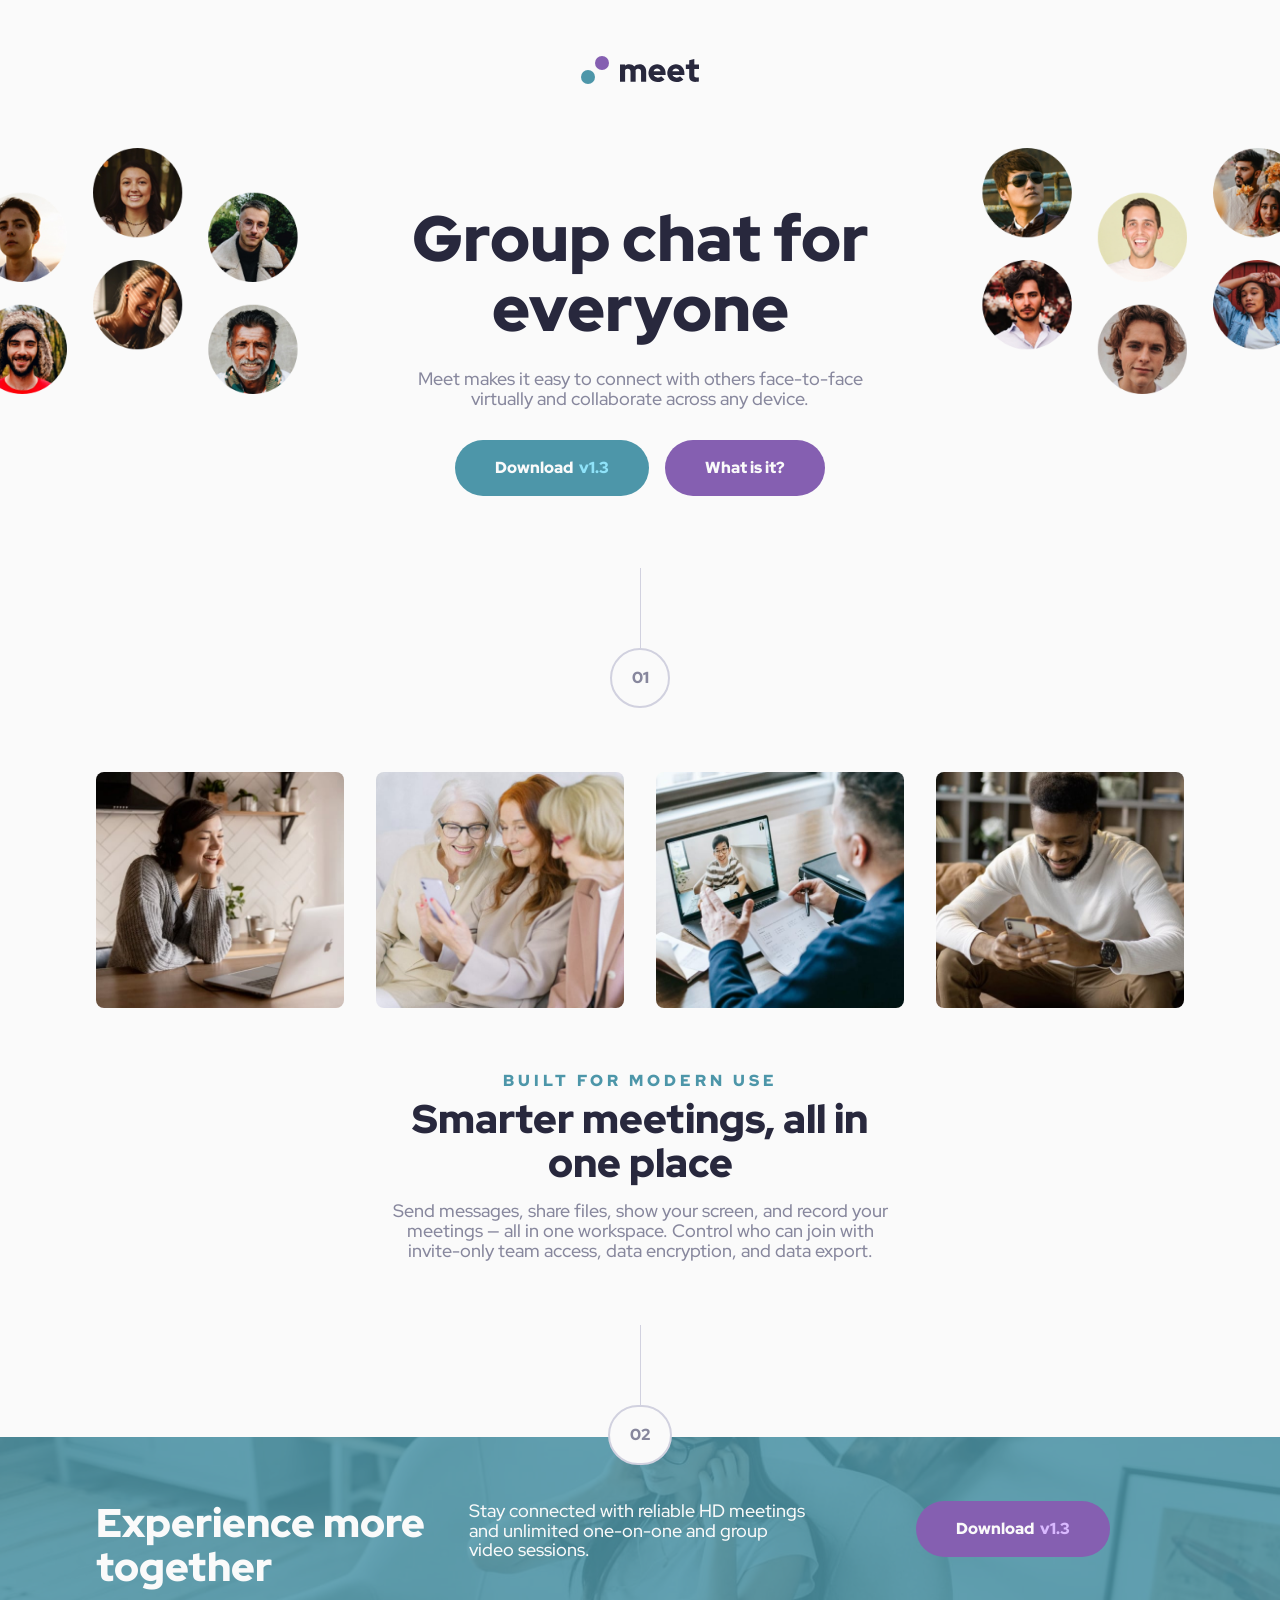
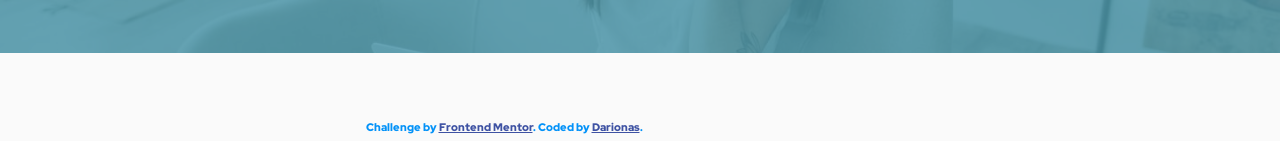
==== commit 6d0ed3af: "fixed Frontend Mentor report issues" ====
--- a/index.html
+++ b/index.html
@@ -31,7 +31,7 @@
                 <h1 class="text-preset-1">Group chat for everyone</h1>
                 <p class="hero__para text-preset-4">Meet makes it easy to connect with others face-to-face virtually and collaborate across any device.</p>
                 <div class="hero__product">
-                    <button class="show btn__blue text-preset-5" type="button">Download<span class="version__blue">&nbsp;&nbsp;v1.3</span></button>
+                    <button class="show btn__blue text-preset-5" command="show-modal" commandfor="my-dialog" type="button">Download<span class="version__blue">&nbsp;&nbsp;v1.3</span></button>
                     <a class="btn__purple btn__purple--link text-preset-5" href="https://www.frontendmentor.io/">What is it?</a>
                 </div>
             </div>
@@ -79,7 +79,7 @@
             <div class="footer__banner-content">
                 <h2 class="text-preset-2">Experience more together</h2>
                 <p class="text-preset-4">Stay connected with reliable HD meetings and unlimited one-on-one and group video sessions.</p>
-                <button class="show btn__purple btn__purple--footer text-preset-5" type="button" >Download<span class="version__purple">&nbsp;&nbsp;v1.3</span></button>
+                <button class="show btn__purple btn__purple--footer text-preset-5" command="show-modal" commandfor="my-dialog" type="button" >Download<span class="version__purple">&nbsp;&nbsp;v1.3</span></button>
             </div>
         </div>
 
--- a/styles.css
+++ b/styles.css
@@ -153,7 +153,8 @@
 
 /* MOBILE LAYOUT */
 header {
-    padding: 3em 5em 0 5em;
+    padding-block: var(--spacing-700) 0;
+    padding-inline: var(--spacing-1000);
 }
 
 .logo {
@@ -183,7 +184,7 @@
     display: inline-block;
     text-decoration: none;
     text-align: center;
-    margin-block-start: 1em;
+    margin-block-start: var(--spacing-200);
 }
 
 .main-content {
@@ -193,11 +194,11 @@
     min-width: 0;
     justify-self: center;
     margin: 0 auto;
-    padding-block-start: 4em;
+    padding-block-start: var(--spacing-800);
 }
 
 .hero {
-    margin-block-end: 2em;
+    margin-block-end: var(--spacing-400);
 }
 
 .hero-content {
@@ -207,7 +208,7 @@
     justify-self: center;
     align-content: center;
     gap: 1.5em;
-    padding-block-start: 3em;
+    padding-block-start: var(--spacing-700);
 }
 
 .hero__para {
@@ -221,13 +222,13 @@
     align-items: center;
     min-width: 0;
     gap: 1em;
-    padding-block: .5em;
+    padding-block: var(--spacing-100);
 }
 
 .meetings {
     display: grid;
     gap: 4em;
-    margin-block: 2em 4em;
+    margin-block: var(--spacing-400) var(--spacing-800);
 }
 
 .image__container {
@@ -250,7 +251,7 @@
 }
 
 .meetings__title {
-    margin-block: .5em 1em;
+    margin-block: var(--spacing-100) var(--spacing-200);
 }
 
 .meetings__features {
@@ -294,11 +295,11 @@
     z-index: 1;
     display: grid;
     justify-items: center;
-    gap: 1.5em;
+    gap: var(--spacing-300);
     width: 85%;
     max-width: 500px;
     margin: 0 auto;
-    padding-block: 4em;
+    padding-block: var(--spacing-800);
     color: var(--clr-white);
 }
 
@@ -387,7 +388,7 @@
     }
 
     .image__container {
-        gap: 2em;
+        gap: var(--spacing-400);
         justify-items: center;
         margin: 0 auto;
     }
@@ -398,7 +399,7 @@
 
     .footer__banner-content {
         grid-template-columns: repeat(3, 1fr);
-        gap: 2em;
+        gap: var(--spacing-400);
         align-items: start;
         margin-inline: auto;
         max-width: 1300px;
@@ -424,7 +425,7 @@
 
 .modal-content {
     background-color: white;
-    padding: 1em 2em;
+    padding: var(--spacing-200) var(--spacing-400);
     border-radius: 30px;
     max-width: 10rem;
     width: 100%;
